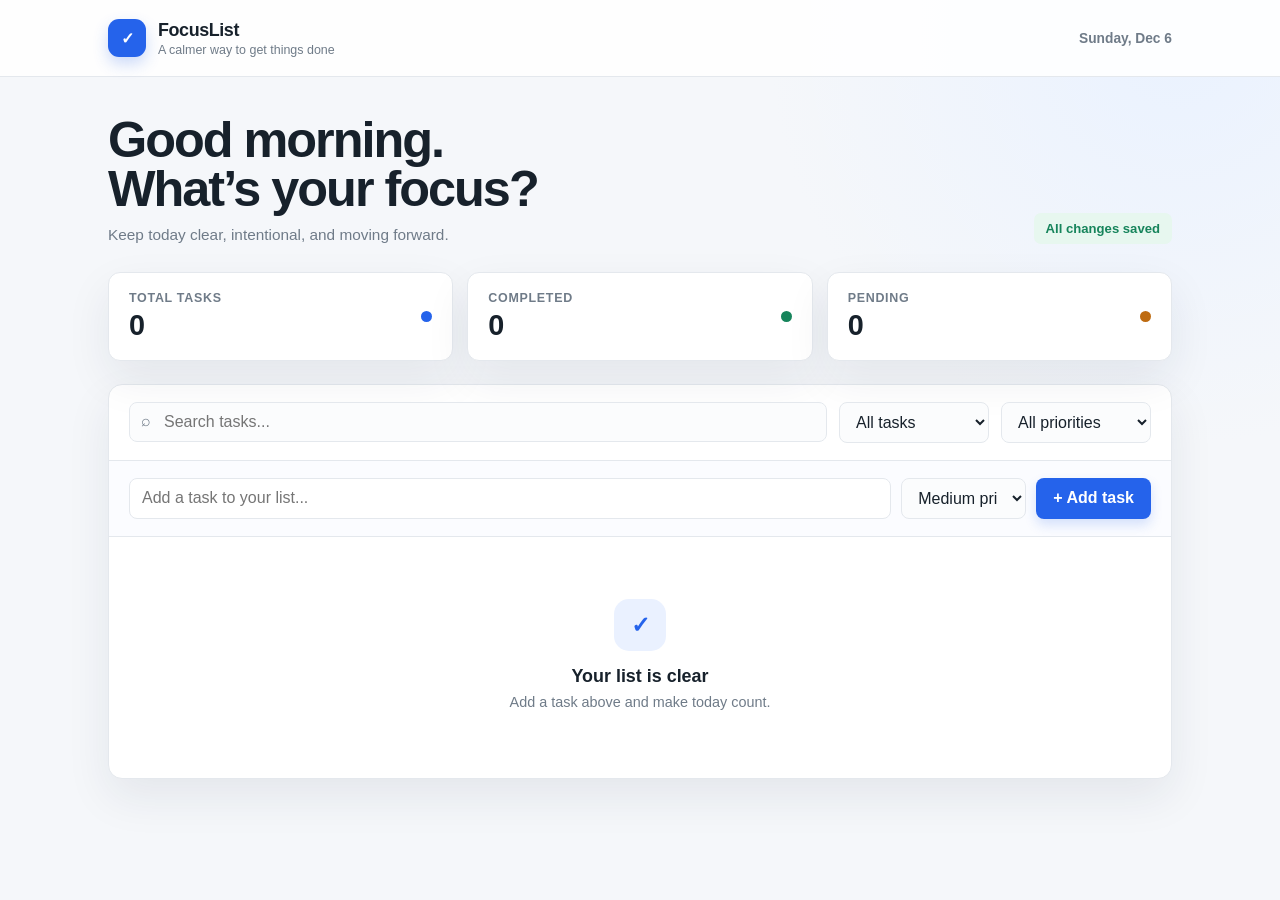
==== todolist.html @ ec3ca29f "Build FocusList todo application" ====
<!DOCTYPE html>
<html lang="en">
<head>
  <meta charset="UTF-8">
  <meta name="viewport" content="width=device-width, initial-scale=1.0">
  <meta name="theme-color" content="#f6f7fb">
  <title>FocusList | Daily task planner</title>
  <link rel="stylesheet" href="todolist.css">
  <script src="todolist.js" defer></script>
</head>
<body>
  <div class="app-shell">
    <header class="topbar">
      <div class="topbar-inner">
        <div class="brand">
          <div class="brand-mark" aria-hidden="true">✓</div>
          <div><div class="brand-name">FocusList</div><div class="brand-subtitle">A calmer way to get things done</div></div>
        </div>
        <div class="date-label" id="todayLabel"></div>
      </div>
    </header>

    <main class="page">
      <section class="intro" aria-labelledby="pageTitle">
        <div><h1 id="pageTitle">Good morning.<br>What’s your focus?</h1><p class="intro-copy">Keep today clear, intentional, and moving forward.</p></div>
        <div class="status-note" id="statusNote" role="status">All changes saved</div>
      </section>

      <section class="stats" aria-label="Task statistics">
        <div class="stat"><div><div class="stat-label">Total tasks</div><div class="stat-value" id="totalCount">0</div></div><span class="stat-dot" aria-hidden="true"></span></div>
        <div class="stat"><div><div class="stat-label">Completed</div><div class="stat-value" id="completedCount">0</div></div><span class="stat-dot" aria-hidden="true"></span></div>
        <div class="stat"><div><div class="stat-label">Pending</div><div class="stat-value" id="pendingCount">0</div></div><span class="stat-dot" aria-hidden="true"></span></div>
      </section>

      <section class="workspace" aria-label="Task manager">
        <div class="toolbar">
          <label class="search-wrap"><span class="search-icon" aria-hidden="true">⌕</span><span class="sr-only">Search tasks</span><input class="search-input" id="searchInput" type="search" placeholder="Search tasks..." autocomplete="off"></label>
          <label class="sr-only" for="statusFilter">Filter by status</label><select class="filter-select" id="statusFilter"><option value="all">All tasks</option><option value="active">Active</option><option value="completed">Completed</option></select>
          <label class="sr-only" for="priorityFilter">Filter by priority</label><select class="filter-select" id="priorityFilter"><option value="all">All priorities</option><option value="high">High priority</option><option value="medium">Medium priority</option><option value="low">Low priority</option></select>
        </div>
        <form class="task-form" id="taskForm">
          <label class="sr-only" for="taskInput">New task title</label><input class="task-input" id="taskInput" type="text" placeholder="Add a task to your list..." maxlength="140" required>
          <label class="sr-only" for="newPriority">New task priority</label><select class="filter-select priority-select" id="newPriority"><option value="high">High priority</option><option value="medium" selected>Medium priority</option><option value="low">Low priority</option></select>
          <button class="add-button" type="submit">+ Add task</button>
        </form>
        <ul class="task-list" id="taskList" aria-live="polite"></ul>
        <div class="empty-state" id="emptyState" hidden><div class="empty-icon" aria-hidden="true">✓</div><h2 id="emptyTitle">Your list is clear</h2><p id="emptyMessage">Add a task above and make today count.</p></div>
      </section>
    </main>
  </div>
</body>
</html>
---- todolist.css ----
:root {
  --ink: #17212b;
  --muted: #6f7b88;
  --line: #e4e8ed;
  --paper: #ffffff;
  --canvas: #f5f7fa;
  --blue: #2563eb;
  --blue-dark: #1745ae;
  --blue-soft: #eaf1ff;
  --green: #16845b;
  --green-soft: #e7f7ef;
  --orange: #be6b11;
  --orange-soft: #fff3df;
  --red: #c23b4b;
  --red-soft: #fff0f1;
  --shadow: 0 18px 45px rgba(28, 44, 65, 0.08);
  font-family: "Trebuchet MS", "Segoe UI", sans-serif;
}

* { box-sizing: border-box; }
body { margin: 0; color: var(--ink); background: var(--canvas); }
button, input, select { font: inherit; }
button { cursor: pointer; }
button:focus-visible, input:focus-visible, select:focus-visible { outline: 3px solid rgba(37, 99, 235, .25); outline-offset: 2px; }
.app-shell { min-height: 100vh; background: radial-gradient(circle at 92% 4%, #eaf2ff 0, transparent 28%), var(--canvas); }
.topbar { background: rgba(255,255,255,.9); border-bottom: 1px solid var(--line); }
.topbar-inner, .page { max-width: 1120px; margin: 0 auto; padding-left: 28px; padding-right: 28px; }
.topbar-inner { min-height: 76px; display: flex; align-items: center; justify-content: space-between; gap: 24px; }
.brand { display: flex; align-items: center; gap: 12px; }
.brand-mark { width: 38px; height: 38px; display: grid; place-items: center; border-radius: 11px; color: white; background: var(--blue); font-weight: 900; letter-spacing: -1px; box-shadow: 0 7px 15px rgba(37,99,235,.23); }
.brand-name { font-weight: 800; font-size: 1.12rem; letter-spacing: -.4px; }
.brand-subtitle { color: var(--muted); font-size: .78rem; margin-top: 2px; }
.date-label { color: var(--muted); font-size: .86rem; font-weight: 600; text-align: right; }
.page { padding-top: 38px; padding-bottom: 58px; }
.intro { display: flex; align-items: end; justify-content: space-between; gap: 20px; margin-bottom: 28px; }
h1, h2, p { margin: 0; }
h1 { font-size: clamp(2rem, 4vw, 3.15rem); line-height: .98; letter-spacing: -2px; max-width: 560px; }
.intro-copy { color: var(--muted); margin-top: 12px; font-size: .96rem; }
.status-note { color: var(--green); font-size: .82rem; font-weight: 700; background: var(--green-soft); padding: 8px 12px; border-radius: 7px; white-space: nowrap; }
.stats { display: grid; grid-template-columns: repeat(3, 1fr); gap: 14px; margin-bottom: 23px; }
.stat { background: var(--paper); border: 1px solid var(--line); border-radius: 12px; padding: 18px 20px; display: flex; align-items: center; justify-content: space-between; box-shadow: var(--shadow); }
.stat-label { color: var(--muted); font-size: .78rem; font-weight: 700; text-transform: uppercase; letter-spacing: .7px; }
.stat-value { font-size: 1.8rem; font-weight: 800; margin-top: 4px; }
.stat-dot { width: 11px; height: 11px; border-radius: 50%; background: var(--blue); }
.stat:nth-child(2) .stat-dot { background: var(--green); }
.stat:nth-child(3) .stat-dot { background: var(--orange); }
.workspace { background: var(--paper); border: 1px solid var(--line); border-radius: 14px; box-shadow: var(--shadow); overflow: hidden; }
.toolbar { padding: 17px 20px; border-bottom: 1px solid var(--line); display: flex; gap: 12px; flex-wrap: wrap; align-items: center; }
.search-wrap { position: relative; flex: 1 1 230px; }
.search-icon { position: absolute; left: 12px; top: 10px; color: var(--muted); font-size: 1rem; }
.search-input, .filter-select, .task-input { width: 100%; border: 1px solid var(--line); background: #fbfcfd; color: var(--ink); border-radius: 8px; padding: 10px 12px; }
.search-input { padding-left: 34px; }
.filter-select { flex: 0 1 150px; }
.add-button { border: 0; border-radius: 8px; background: var(--blue); color: white; padding: 10px 17px; font-weight: 800; box-shadow: 0 6px 12px rgba(37,99,235,.18); }
.add-button:hover { background: var(--blue-dark); }
.task-form { display: flex; gap: 10px; padding: 17px 20px; background: #fbfcff; border-bottom: 1px solid var(--line); }
.task-input { flex: 1; background: white; }
.priority-select { max-width: 125px; }
.task-list { list-style: none; padding: 0; margin: 0; }
.task-item { display: grid; grid-template-columns: 25px 1fr auto; gap: 12px; align-items: center; padding: 17px 20px; border-bottom: 1px solid var(--line); transition: background .15s ease; }
.task-item:last-child { border-bottom: 0; }
.task-item:hover { background: #fbfcff; }
.check-button { width: 22px; height: 22px; border: 2px solid #aeb8c4; border-radius: 6px; background: white; color: white; display: grid; place-items: center; padding: 0; font-size: .8rem; font-weight: 900; }
.check-button:hover { border-color: var(--blue); }
.task-item.completed .check-button { border-color: var(--green); background: var(--green); }
.task-content { min-width: 0; }
.task-title { font-size: .98rem; font-weight: 700; overflow-wrap: anywhere; }
.task-item.completed .task-title { color: #85919d; text-decoration: line-through; }
.task-meta { display: flex; align-items: center; gap: 9px; margin-top: 7px; }
.priority { display: inline-flex; align-items: center; gap: 5px; font-size: .7rem; font-weight: 800; text-transform: uppercase; letter-spacing: .45px; padding: 4px 7px; border-radius: 5px; }
.priority::before { content: ""; width: 5px; height: 5px; border-radius: 50%; background: currentColor; }
.priority-high { color: var(--red); background: var(--red-soft); }
.priority-medium { color: var(--orange); background: var(--orange-soft); }
.priority-low { color: var(--green); background: var(--green-soft); }
.task-state { color: var(--muted); font-size: .75rem; }
.task-actions { display: flex; gap: 5px; opacity: .45; transition: opacity .15s; }
.task-item:hover .task-actions, .task-actions:focus-within { opacity: 1; }
.action-button { background: transparent; border: 1px solid transparent; color: var(--muted); padding: 7px 9px; border-radius: 6px; font-size: .78rem; font-weight: 700; }
.action-button:hover { color: var(--blue); border-color: var(--line); background: white; }
.action-button.delete:hover { color: var(--red); }
.empty-state { text-align: center; padding: 62px 24px 68px; }
.empty-icon { width: 52px; height: 52px; border-radius: 15px; display: grid; place-items: center; margin: 0 auto 15px; background: var(--blue-soft); color: var(--blue); font-size: 1.45rem; font-weight: 900; }
.empty-state h2 { font-size: 1.12rem; }
.empty-state p { color: var(--muted); margin-top: 7px; font-size: .9rem; }
.edit-input { width: 100%; border: 1px solid var(--blue); border-radius: 6px; padding: 7px 9px; font-weight: 700; }
.sr-only { position: absolute; width: 1px; height: 1px; padding: 0; margin: -1px; overflow: hidden; clip: rect(0,0,0,0); white-space: nowrap; border: 0; }
@media (max-width: 650px) {
  .topbar-inner, .page { padding-left: 16px; padding-right: 16px; }
  .topbar-inner { min-height: 66px; }
  .date-label { font-size: .75rem; }
  .page { padding-top: 28px; }
  .intro { align-items: start; flex-direction: column; gap: 15px; margin-bottom: 21px; }
  h1 { letter-spacing: -1.3px; }
  .stats { gap: 8px; }
  .stat { padding: 13px 10px; display: block; }
  .stat-label { font-size: .65rem; letter-spacing: .3px; }
  .stat-value { font-size: 1.5rem; }
  .stat-dot { display: none; }
  .toolbar { padding: 13px; }
  .filter-select { flex: 1 1 130px; }
  .task-form { padding: 13px; flex-wrap: wrap; }
  .task-input { flex-basis: 100%; }
  .priority-select { max-width: none; flex: 1; }
  .task-form .add-button { flex: 1; }
  .task-item { padding: 15px 13px; grid-template-columns: 24px 1fr; }
  .task-actions { grid-column: 2; opacity: 1; margin-top: -5px; }
}
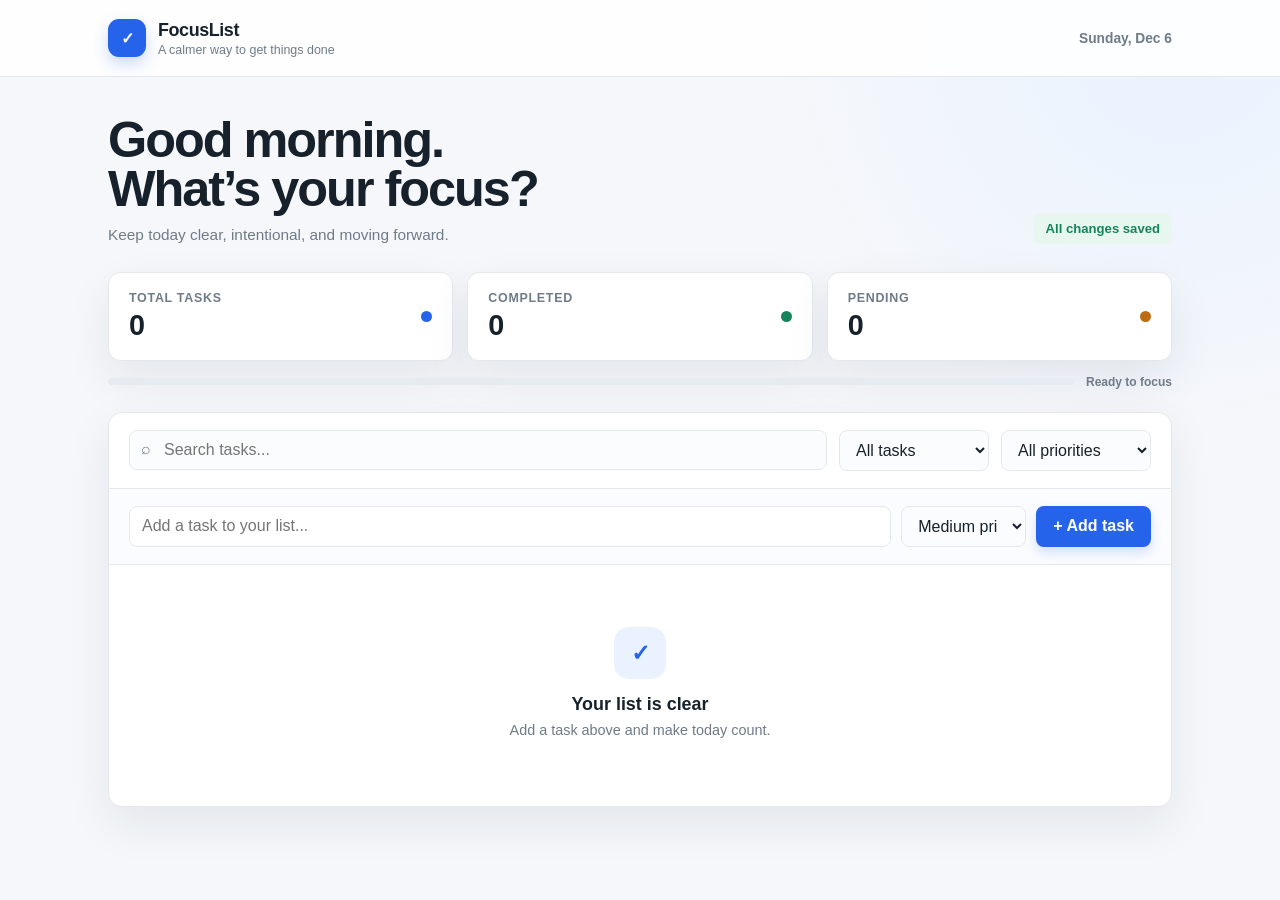
==== commit d6775d2e: "Split app layers and add completion progress" ====
--- a/todolist.html
+++ b/todolist.html
@@ -6,6 +6,8 @@
   <meta name="theme-color" content="#f6f7fb">
   <title>FocusList | Daily task planner</title>
   <link rel="stylesheet" href="todolist.css">
+  <script src="task-store.js" defer></script>
+  <script src="task-view.js" defer></script>
   <script src="todolist.js" defer></script>
 </head>
 <body>
@@ -31,6 +33,7 @@
         <div class="stat"><div><div class="stat-label">Completed</div><div class="stat-value" id="completedCount">0</div></div><span class="stat-dot" aria-hidden="true"></span></div>
         <div class="stat"><div><div class="stat-label">Pending</div><div class="stat-value" id="pendingCount">0</div></div><span class="stat-dot" aria-hidden="true"></span></div>
       </section>
+      <div class="progress-summary" aria-label="Completion progress"><div class="progress-track"><span id="progressFill"></span></div><span id="progressLabel">Ready to focus</span></div>
 
       <section class="workspace" aria-label="Task manager">
         <div class="toolbar">
--- a/todolist.css
+++ b/todolist.css
@@ -44,6 +44,9 @@
 .stat-dot { width: 11px; height: 11px; border-radius: 50%; background: var(--blue); }
 .stat:nth-child(2) .stat-dot { background: var(--green); }
 .stat:nth-child(3) .stat-dot { background: var(--orange); }
+.progress-summary { display: flex; align-items: center; gap: 12px; margin: -9px 0 23px; color: var(--muted); font-size: .75rem; font-weight: 700; }
+.progress-track { height: 7px; flex: 1; overflow: hidden; border-radius: 99px; background: #e6ebf1; }
+.progress-track span { display: block; width: 0; height: 100%; border-radius: inherit; background: linear-gradient(90deg, var(--blue), var(--green)); transition: width .25s ease; }
 .workspace { background: var(--paper); border: 1px solid var(--line); border-radius: 14px; box-shadow: var(--shadow); overflow: hidden; }
 .toolbar { padding: 17px 20px; border-bottom: 1px solid var(--line); display: flex; gap: 12px; flex-wrap: wrap; align-items: center; }
 .search-wrap { position: relative; flex: 1 1 230px; }
@@ -96,6 +99,7 @@
   .stat-label { font-size: .65rem; letter-spacing: .3px; }
   .stat-value { font-size: 1.5rem; }
   .stat-dot { display: none; }
+  .progress-summary { margin-top: -4px; }
   .toolbar { padding: 13px; }
   .filter-select { flex: 1 1 130px; }
   .task-form { padding: 13px; flex-wrap: wrap; }
@@ -105,3 +109,12 @@
   .task-item { padding: 15px 13px; grid-template-columns: 24px 1fr; }
   .task-actions { grid-column: 2; opacity: 1; margin-top: -5px; }
 }
+
+@media (prefers-reduced-motion: reduce) {
+  *, *::before, *::after {
+    scroll-behavior: auto !important;
+    transition-duration: 0.01ms !important;
+    animation-duration: 0.01ms !important;
+    animation-iteration-count: 1 !important;
+  }
+}
